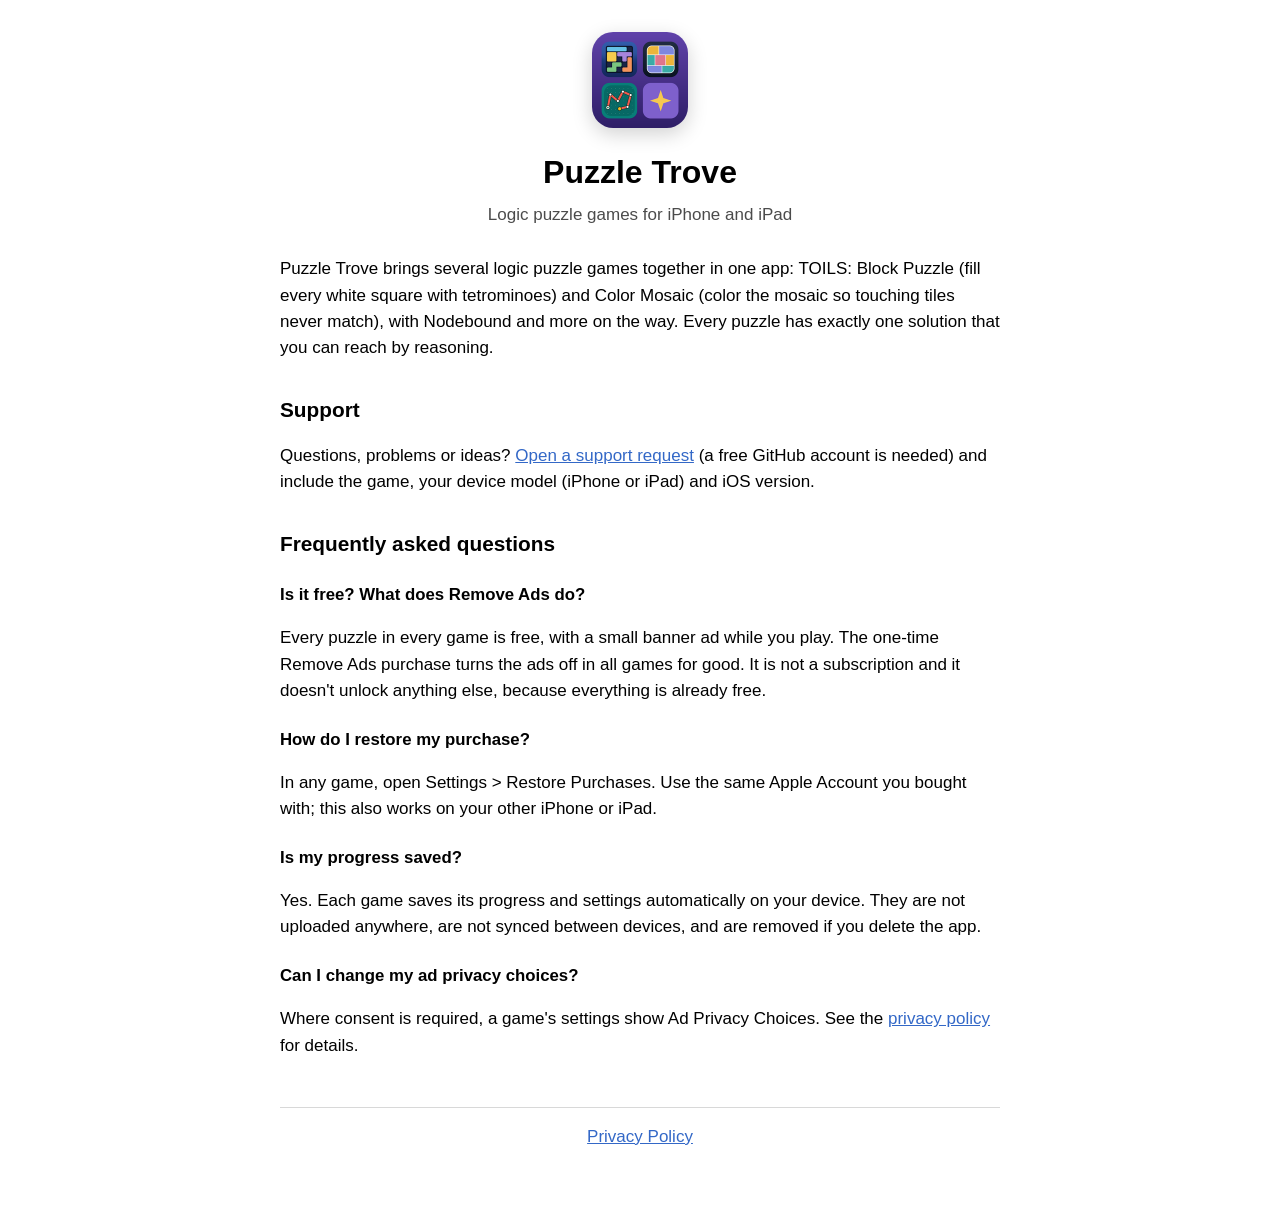
==== puzzle-trove/index.html @ 91c5fc7d "Puzzle Trove support page and privacy policy (effective October 28, 2026)" ====
<!doctype html>
<html lang="en">
<head>
<meta charset="utf-8">
<meta name="viewport" content="width=device-width, initial-scale=1">
<title>Puzzle Trove – Logic puzzle games</title>
<meta name="description" content="Puzzle Trove is a collection of logic puzzle games for iPhone and iPad. Support, FAQ and contact.">
<link rel="icon" href="icon.png">
<link rel="stylesheet" href="../style.css">
</head>
<body>
<main>
  <header>
    <img src="icon.png" alt="" width="96" height="96">
    <h1>Puzzle Trove</h1>
    <p class="lead">Logic puzzle games for iPhone and iPad</p>
  </header>

  <p>Puzzle Trove brings several logic puzzle games together in one app: TOILS: Block Puzzle (fill every white square with tetrominoes) and Color Mosaic (color the mosaic so touching tiles never match), with Nodebound and more on the way. Every puzzle has exactly one solution that you can reach by reasoning.</p>

  <h2>Support</h2>
  <p>Questions, problems or ideas? <a href="https://github.com/shahab-karimi/tetraclue-app/issues/new">Open a support request</a> (a free GitHub account is needed) and include the game, your device model (iPhone or iPad) and iOS version.</p>

  <h2>Frequently asked questions</h2>

  <h3>Is it free? What does Remove Ads do?</h3>
  <p>Every puzzle in every game is free, with a small banner ad while you play. The one-time Remove Ads purchase turns the ads off in all games for good. It is not a subscription and it doesn't unlock anything else, because everything is already free.</p>

  <h3>How do I restore my purchase?</h3>
  <p>In any game, open Settings &gt; Restore Purchases. Use the same Apple Account you bought with; this also works on your other iPhone or iPad.</p>

  <h3>Is my progress saved?</h3>
  <p>Yes. Each game saves its progress and settings automatically on your device. They are not uploaded anywhere, are not synced between devices, and are removed if you delete the app.</p>

  <h3>Can I change my ad privacy choices?</h3>
  <p>Where consent is required, a game's settings show Ad Privacy Choices. See the <a href="privacy.html">privacy policy</a> for details.</p>

  <footer>
    <a href="privacy.html">Privacy Policy</a>
  </footer>
</main>
</body>
</html>
---- style.css ----
:root { color-scheme: light dark; --accent: #3368c7; }
body { margin: 0; font: 17px/1.55 -apple-system, BlinkMacSystemFont, "Segoe UI", Roboto, Helvetica, Arial, sans-serif; }
main { max-width: 720px; margin: 0 auto; padding: 32px 20px 56px; }
header { text-align: center; margin-bottom: 28px; }
header img { border-radius: 22%; box-shadow: 0 6px 20px rgba(0, 0, 0, .18); }
h1 { margin: 12px 0 4px; font-size: 2rem; }
h2 { margin-top: 2rem; font-size: 1.3rem; }
h3 { margin: 1.4rem 0 .3rem; font-size: 1.05rem; }
.lead { margin: 0; opacity: .7; }
a { color: var(--accent); }
footer { margin-top: 3rem; padding-top: 1rem; border-top: 1px solid rgba(127, 127, 127, .3); text-align: center; }
@media (prefers-color-scheme: dark) { :root { --accent: #7fa8ff; } }
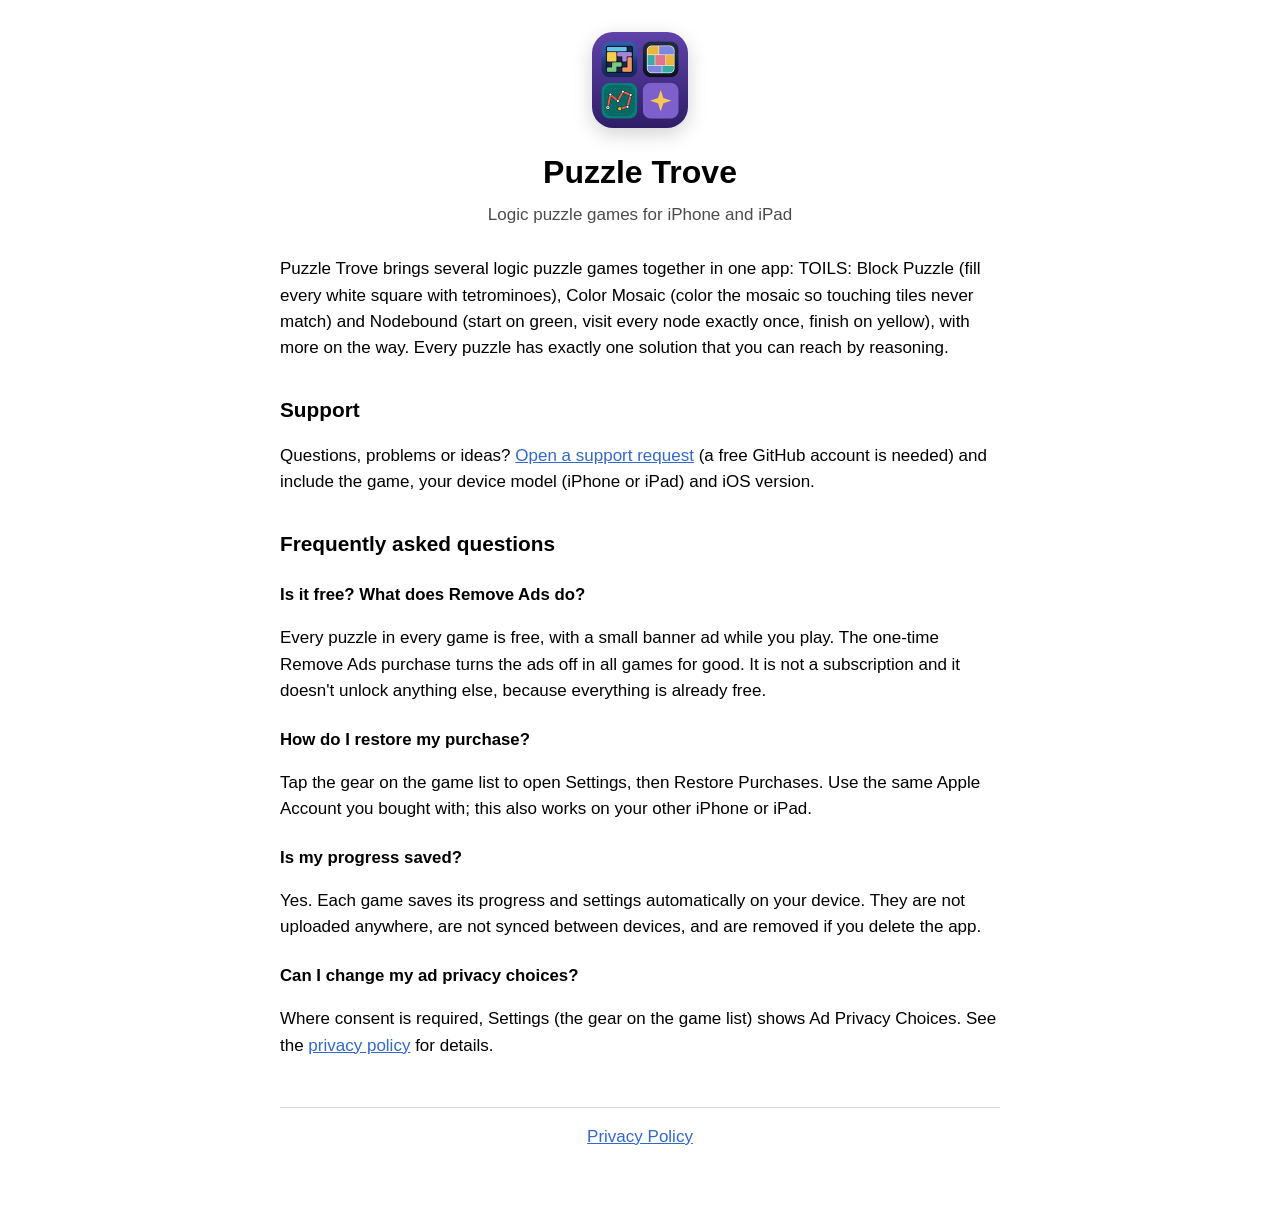
==== commit b4b71fc4: "Puzzle Trove: Nodebound included; Settings and Restore Purchases under the gear on the game list" ====
--- a/puzzle-trove/index.html
+++ b/puzzle-trove/index.html
@@ -16,7 +16,7 @@
     <p class="lead">Logic puzzle games for iPhone and iPad</p>
   </header>
 
-  <p>Puzzle Trove brings several logic puzzle games together in one app: TOILS: Block Puzzle (fill every white square with tetrominoes) and Color Mosaic (color the mosaic so touching tiles never match), with Nodebound and more on the way. Every puzzle has exactly one solution that you can reach by reasoning.</p>
+  <p>Puzzle Trove brings several logic puzzle games together in one app: TOILS: Block Puzzle (fill every white square with tetrominoes), Color Mosaic (color the mosaic so touching tiles never match) and Nodebound (start on green, visit every node exactly once, finish on yellow), with more on the way. Every puzzle has exactly one solution that you can reach by reasoning.</p>
 
   <h2>Support</h2>
   <p>Questions, problems or ideas? <a href="https://github.com/shahab-karimi/tetraclue-app/issues/new">Open a support request</a> (a free GitHub account is needed) and include the game, your device model (iPhone or iPad) and iOS version.</p>
@@ -27,13 +27,13 @@
   <p>Every puzzle in every game is free, with a small banner ad while you play. The one-time Remove Ads purchase turns the ads off in all games for good. It is not a subscription and it doesn't unlock anything else, because everything is already free.</p>
 
   <h3>How do I restore my purchase?</h3>
-  <p>In any game, open Settings &gt; Restore Purchases. Use the same Apple Account you bought with; this also works on your other iPhone or iPad.</p>
+  <p>Tap the gear on the game list to open Settings, then Restore Purchases. Use the same Apple Account you bought with; this also works on your other iPhone or iPad.</p>
 
   <h3>Is my progress saved?</h3>
   <p>Yes. Each game saves its progress and settings automatically on your device. They are not uploaded anywhere, are not synced between devices, and are removed if you delete the app.</p>
 
   <h3>Can I change my ad privacy choices?</h3>
-  <p>Where consent is required, a game's settings show Ad Privacy Choices. See the <a href="privacy.html">privacy policy</a> for details.</p>
+  <p>Where consent is required, Settings (the gear on the game list) shows Ad Privacy Choices. See the <a href="privacy.html">privacy policy</a> for details.</p>
 
   <footer>
     <a href="privacy.html">Privacy Policy</a>
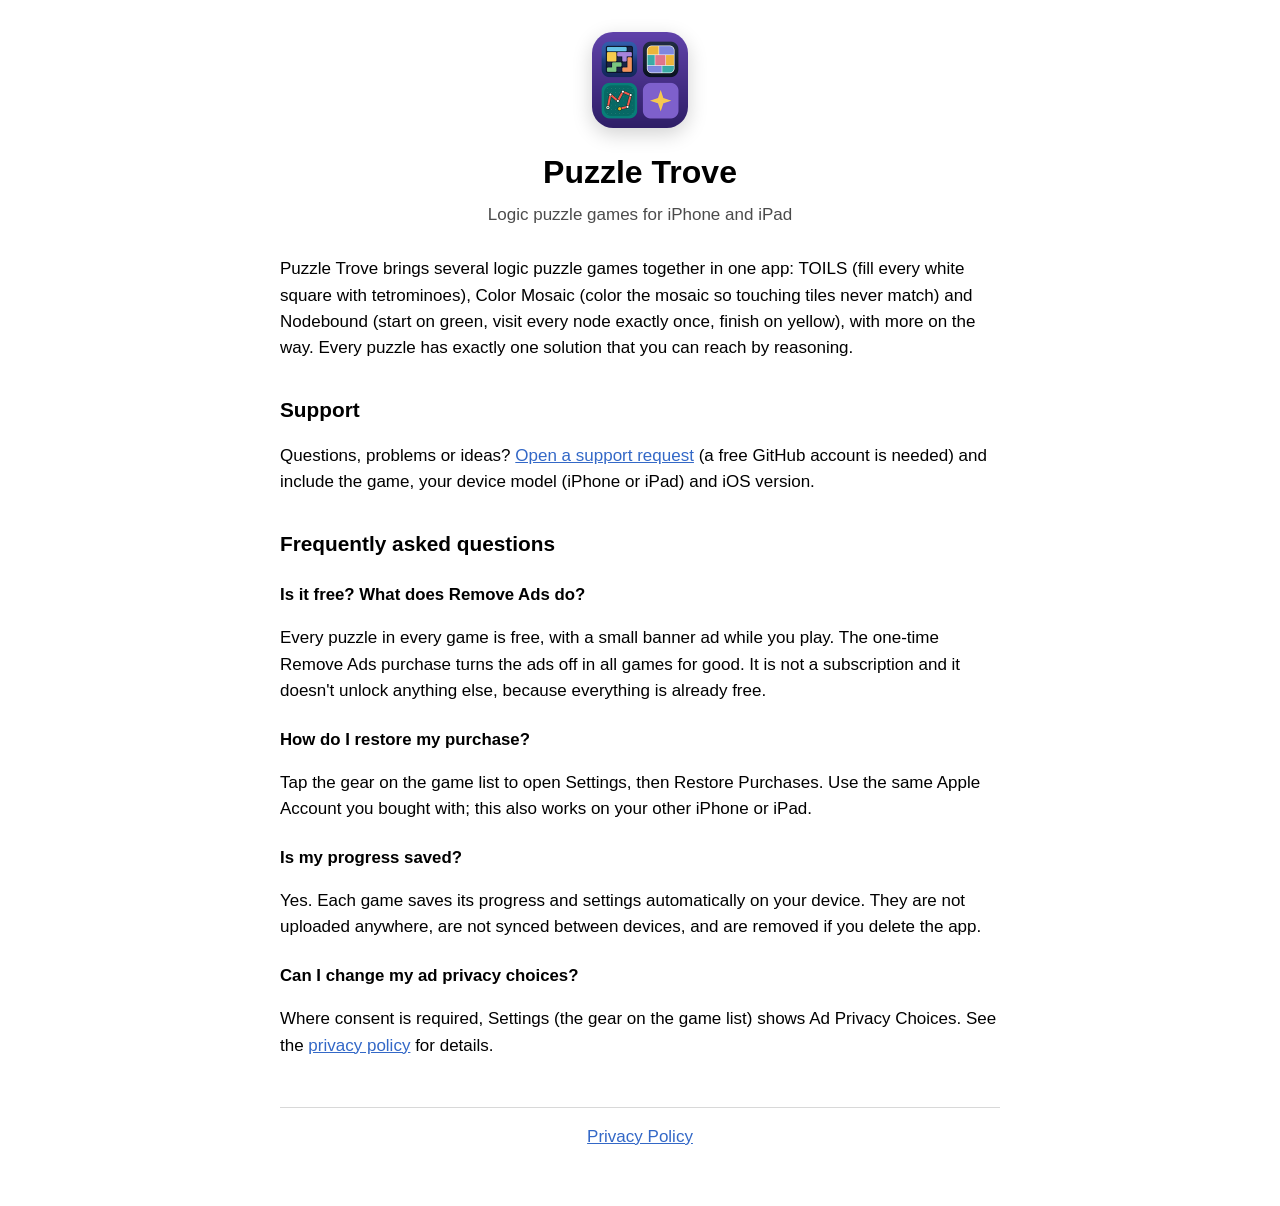
==== commit 9a869216: "Puzzle Trove: TOILS is now just TOILS" ====
--- a/puzzle-trove/index.html
+++ b/puzzle-trove/index.html
@@ -16,7 +16,7 @@
     <p class="lead">Logic puzzle games for iPhone and iPad</p>
   </header>
 
-  <p>Puzzle Trove brings several logic puzzle games together in one app: TOILS: Block Puzzle (fill every white square with tetrominoes), Color Mosaic (color the mosaic so touching tiles never match) and Nodebound (start on green, visit every node exactly once, finish on yellow), with more on the way. Every puzzle has exactly one solution that you can reach by reasoning.</p>
+  <p>Puzzle Trove brings several logic puzzle games together in one app: TOILS (fill every white square with tetrominoes), Color Mosaic (color the mosaic so touching tiles never match) and Nodebound (start on green, visit every node exactly once, finish on yellow), with more on the way. Every puzzle has exactly one solution that you can reach by reasoning.</p>
 
   <h2>Support</h2>
   <p>Questions, problems or ideas? <a href="https://github.com/shahab-karimi/tetraclue-app/issues/new">Open a support request</a> (a free GitHub account is needed) and include the game, your device model (iPhone or iPad) and iOS version.</p>
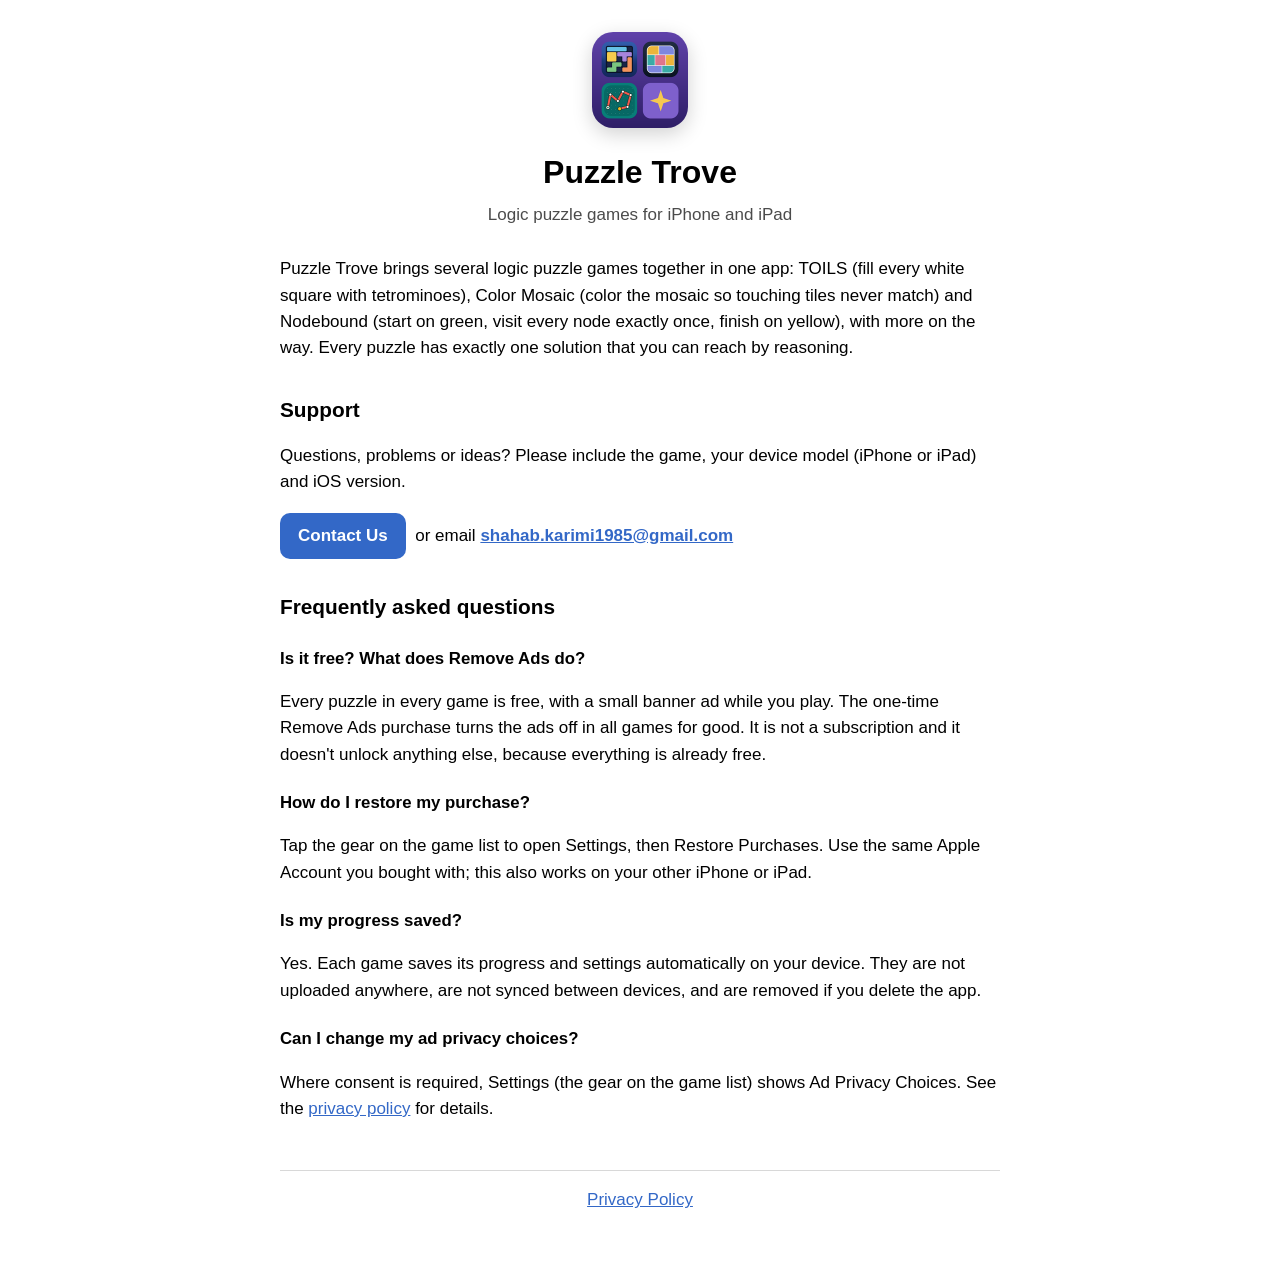
==== commit fa467909: "Support pages: Contact Us button (opens Gmail/mail client) + direct email address instead of GitHub " ====
--- a/puzzle-trove/index.html
+++ b/puzzle-trove/index.html
@@ -19,7 +19,21 @@
   <p>Puzzle Trove brings several logic puzzle games together in one app: TOILS (fill every white square with tetrominoes), Color Mosaic (color the mosaic so touching tiles never match) and Nodebound (start on green, visit every node exactly once, finish on yellow), with more on the way. Every puzzle has exactly one solution that you can reach by reasoning.</p>
 
   <h2>Support</h2>
-  <p>Questions, problems or ideas? <a href="https://github.com/shahab-karimi/tetraclue-app/issues/new">Open a support request</a> (a free GitHub account is needed) and include the game, your device model (iPhone or iPad) and iOS version.</p>
+  <p>Questions, problems or ideas? Please include the game, your device model (iPhone or iPad) and iOS version.</p>
+  <p>
+    <a id="contact-btn" href="mailto:shahab.karimi1985@gmail.com?subject=Puzzle%20Trove%20Support" style="display:inline-block;padding:10px 18px;border-radius:10px;background:var(--accent);color:#fff;text-decoration:none;font-weight:600;">Contact Us</a>
+    &nbsp;or email <a href="mailto:shahab.karimi1985@gmail.com?subject=Puzzle%20Trove%20Support"><strong>shahab.karimi1985@gmail.com</strong></a>
+  </p>
+  <script>
+    document.getElementById('contact-btn').addEventListener('click', function (e) {
+      var ua = navigator.userAgent || '';
+      var isMobile = /iPhone|iPad|iPod|Android/i.test(ua);
+      if (!isMobile) {
+        e.preventDefault();
+        window.open('https://mail.google.com/mail/?view=cm&fs=1&to=shahab.karimi1985%40gmail.com&su=Puzzle%20Trove%20Support', '_blank', 'noopener');
+      }
+    });
+  </script>
 
   <h2>Frequently asked questions</h2>
 
